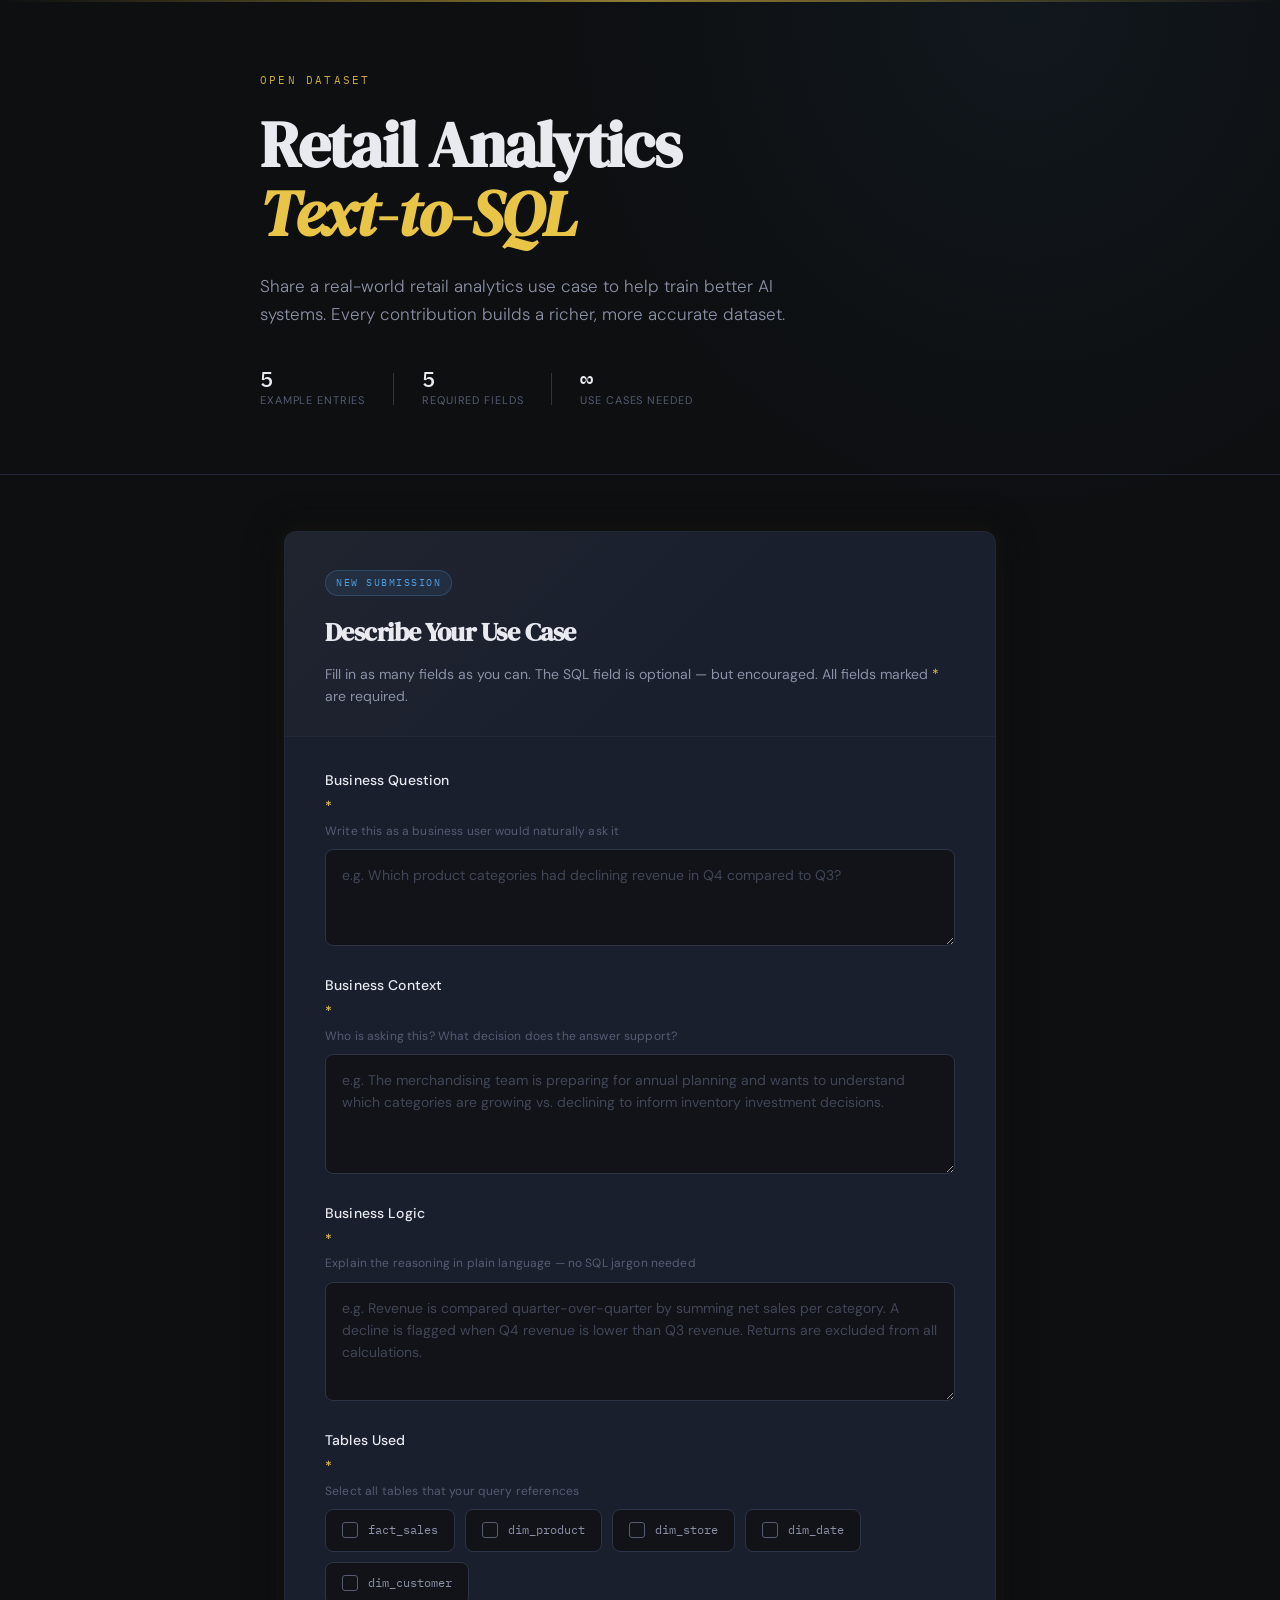
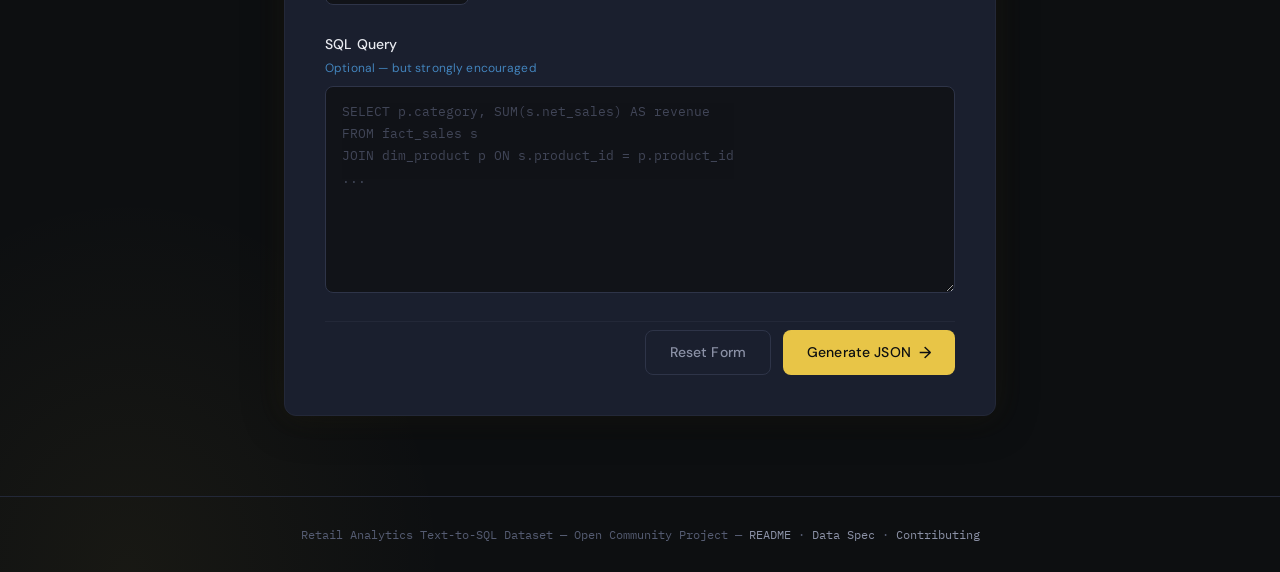
==== ui/index.html @ e9fb7ccc "initial commit" ====
<!DOCTYPE html>
<html lang="en">
<head>
  <meta charset="UTF-8" />
  <meta name="viewport" content="width=device-width, initial-scale=1.0" />
  <title>Retail Analytics Text-to-SQL — Submit a Use Case</title>
  <link rel="stylesheet" href="style.css" />
  <link rel="preconnect" href="https://fonts.googleapis.com">
  <link rel="preconnect" href="https://fonts.gstatic.com" crossorigin>
  <link href="https://fonts.googleapis.com/css2?family=DM+Serif+Display:ital@0;1&family=IBM+Plex+Mono:wght@400;500&family=DM+Sans:wght@300;400;500&display=swap" rel="stylesheet">
</head>
<body>

  <header class="site-header">
    <div class="header-inner">
      <div class="header-label">Open Dataset</div>
      <h1 class="site-title">Retail Analytics<br><em>Text-to-SQL</em></h1>
      <p class="site-subtitle">Share a real-world retail analytics use case to help train better AI systems. Every contribution builds a richer, more accurate dataset.</p>
      <div class="header-stats">
        <div class="stat"><span class="stat-num">5</span><span class="stat-label">Example Entries</span></div>
        <div class="stat-divider"></div>
        <div class="stat"><span class="stat-num">5</span><span class="stat-label">Required Fields</span></div>
        <div class="stat-divider"></div>
        <div class="stat"><span class="stat-num">∞</span><span class="stat-label">Use Cases Needed</span></div>
      </div>
    </div>
  </header>

  <main class="main-content">

    <div class="form-card">
      <div class="form-card-header">
        <span class="form-step-badge">New Submission</span>
        <h2 class="form-card-title">Describe Your Use Case</h2>
        <p class="form-card-desc">Fill in as many fields as you can. The SQL field is optional — but encouraged. All fields marked <span class="required-mark">*</span> are required.</p>
      </div>

      <div id="success-banner" class="success-banner hidden">
        <div class="success-icon">✓</div>
        <div class="success-text">
          <strong>Your JSON is ready!</strong>
          <span>Copy the output below and save it as a <code>.json</code> file in <code>submissions/pending/</code> before opening a Pull Request.</span>
        </div>
      </div>

      <form id="submission-form" novalidate>

        <div class="field-group">
          <label class="field-label" for="question">
            Business Question <span class="required-mark">*</span>
            <span class="field-hint">Write this as a business user would naturally ask it</span>
          </label>
          <textarea id="question" name="question" class="field-input field-textarea" rows="3"
            placeholder="e.g. Which product categories had declining revenue in Q4 compared to Q3?"></textarea>
          <div class="field-error" id="error-question"></div>
        </div>

        <div class="field-group">
          <label class="field-label" for="context">
            Business Context <span class="required-mark">*</span>
            <span class="field-hint">Who is asking this? What decision does the answer support?</span>
          </label>
          <textarea id="context" name="context" class="field-input field-textarea" rows="4"
            placeholder="e.g. The merchandising team is preparing for annual planning and wants to understand which categories are growing vs. declining to inform inventory investment decisions."></textarea>
          <div class="field-error" id="error-context"></div>
        </div>

        <div class="field-group">
          <label class="field-label" for="business_logic">
            Business Logic <span class="required-mark">*</span>
            <span class="field-hint">Explain the reasoning in plain language — no SQL jargon needed</span>
          </label>
          <textarea id="business_logic" name="business_logic" class="field-input field-textarea" rows="4"
            placeholder="e.g. Revenue is compared quarter-over-quarter by summing net sales per category. A decline is flagged when Q4 revenue is lower than Q3 revenue. Returns are excluded from all calculations."></textarea>
          <div class="field-error" id="error-business_logic"></div>
        </div>

        <div class="field-group">
          <label class="field-label">
            Tables Used <span class="required-mark">*</span>
            <span class="field-hint">Select all tables that your query references</span>
          </label>
          <div class="checkbox-grid">
            <label class="checkbox-item">
              <input type="checkbox" name="tables" value="fact_sales" />
              <span class="checkbox-box"></span>
              <span class="checkbox-label"><code>fact_sales</code></span>
            </label>
            <label class="checkbox-item">
              <input type="checkbox" name="tables" value="dim_product" />
              <span class="checkbox-box"></span>
              <span class="checkbox-label"><code>dim_product</code></span>
            </label>
            <label class="checkbox-item">
              <input type="checkbox" name="tables" value="dim_store" />
              <span class="checkbox-box"></span>
              <span class="checkbox-label"><code>dim_store</code></span>
            </label>
            <label class="checkbox-item">
              <input type="checkbox" name="tables" value="dim_date" />
              <span class="checkbox-box"></span>
              <span class="checkbox-label"><code>dim_date</code></span>
            </label>
            <label class="checkbox-item">
              <input type="checkbox" name="tables" value="dim_customer" />
              <span class="checkbox-box"></span>
              <span class="checkbox-label"><code>dim_customer</code></span>
            </label>
          </div>
          <div class="field-error" id="error-tables"></div>
        </div>

        <div class="field-group">
          <label class="field-label" for="sql">
            SQL Query
            <span class="field-hint optional-tag">Optional — but strongly encouraged</span>
          </label>
          <textarea id="sql" name="sql" class="field-input field-textarea field-mono" rows="8"
            placeholder="SELECT p.category, SUM(s.net_sales) AS revenue&#10;FROM fact_sales s&#10;JOIN dim_product p ON s.product_id = p.product_id&#10;..."></textarea>
        </div>

        <div class="form-actions">
          <button type="button" id="reset-btn" class="btn btn-secondary">Reset Form</button>
          <button type="submit" id="submit-btn" class="btn btn-primary">
            <span class="btn-text">Generate JSON</span>
            <span class="btn-icon">→</span>
          </button>
        </div>

      </form>
    </div>

    <div id="output-section" class="output-section hidden">
      <div class="output-header">
        <h3 class="output-title">Generated JSON</h3>
        <button id="copy-btn" class="btn btn-copy">Copy to Clipboard</button>
      </div>
      <pre id="json-output" class="json-output"></pre>
      <div class="output-instructions">
        <div class="instruction-step">
          <span class="step-num">1</span>
          <span>Save this as <code>submissions/pending/retail_&lt;topic&gt;_&lt;description&gt;.json</code></span>
        </div>
        <div class="instruction-step">
          <span class="step-num">2</span>
          <span>Fork the repository and add your file</span>
        </div>
        <div class="instruction-step">
          <span class="step-num">3</span>
          <span>Open a Pull Request — a maintainer will review it within 7 days</span>
        </div>
      </div>
    </div>

  </main>

  <footer class="site-footer">
    <p>Retail Analytics Text-to-SQL Dataset &mdash; Open Community Project &mdash; <a href="../README.md">README</a> &middot; <a href="../DATA_SPEC.md">Data Spec</a> &middot; <a href="../CONTRIBUTING.md">Contributing</a></p>
  </footer>

  <script src="app.js"></script>
</body>
</html>
---- ui/style.css ----
/* =============================================
   Retail Text-to-SQL Dataset — UI Styles
   Aesthetic: Editorial dark / data warehouse
   ============================================= */

*, *::before, *::after {
  box-sizing: border-box;
  margin: 0;
  padding: 0;
}

:root {
  --bg-base: #0d0f11;
  --bg-surface: #141720;
  --bg-card: #1a1f2e;
  --bg-input: #111318;
  --bg-output: #0a0c0f;

  --accent-primary: #e8c547;
  --accent-secondary: #4d9de0;
  --accent-success: #3ecf8e;
  --accent-error: #ff6b6b;

  --text-primary: #e8eaf0;
  --text-secondary: #8b91a6;
  --text-muted: #555c72;
  --text-code: #a8d8a8;

  --border-subtle: #232838;
  --border-mid: #2e3448;
  --border-accent: #e8c54730;

  --font-display: 'DM Serif Display', Georgia, serif;
  --font-body: 'DM Sans', system-ui, sans-serif;
  --font-mono: 'IBM Plex Mono', 'Courier New', monospace;

  --radius-sm: 4px;
  --radius-md: 8px;
  --radius-lg: 12px;

  --shadow-card: 0 4px 40px rgba(0, 0, 0, 0.4);
  --shadow-glow: 0 0 30px rgba(232, 197, 71, 0.08);
}

html {
  scroll-behavior: smooth;
}

body {
  font-family: var(--font-body);
  background-color: var(--bg-base);
  color: var(--text-primary);
  line-height: 1.6;
  min-height: 100vh;
  background-image:
    radial-gradient(ellipse 60% 40% at 80% 0%, rgba(77, 157, 224, 0.06) 0%, transparent 60%),
    radial-gradient(ellipse 50% 35% at 10% 100%, rgba(232, 197, 71, 0.05) 0%, transparent 50%);
}

/* ──────────────── HEADER ──────────────── */

.site-header {
  padding: 72px 24px 64px;
  border-bottom: 1px solid var(--border-subtle);
  position: relative;
  overflow: hidden;
}

.site-header::before {
  content: '';
  position: absolute;
  top: 0; left: 0; right: 0;
  height: 2px;
  background: linear-gradient(90deg, transparent, var(--accent-primary), transparent);
  opacity: 0.6;
}

.header-inner {
  max-width: 760px;
  margin: 0 auto;
}

.header-label {
  font-family: var(--font-mono);
  font-size: 11px;
  letter-spacing: 0.2em;
  text-transform: uppercase;
  color: var(--accent-primary);
  margin-bottom: 20px;
  opacity: 0.85;
}

.site-title {
  font-family: var(--font-display);
  font-size: clamp(40px, 6vw, 64px);
  line-height: 1.08;
  color: var(--text-primary);
  margin-bottom: 24px;
  letter-spacing: -0.02em;
}

.site-title em {
  font-style: italic;
  color: var(--accent-primary);
}

.site-subtitle {
  font-size: 17px;
  color: var(--text-secondary);
  max-width: 560px;
  line-height: 1.65;
  font-weight: 300;
  margin-bottom: 40px;
}

.header-stats {
  display: flex;
  align-items: center;
  gap: 0;
}

.stat {
  display: flex;
  flex-direction: column;
  gap: 2px;
  padding-right: 28px;
}

.stat-num {
  font-family: var(--font-mono);
  font-size: 22px;
  font-weight: 500;
  color: var(--text-primary);
  line-height: 1;
}

.stat-label {
  font-size: 11px;
  color: var(--text-muted);
  text-transform: uppercase;
  letter-spacing: 0.08em;
}

.stat-divider {
  width: 1px;
  height: 32px;
  background: var(--border-mid);
  margin: 0 28px 0 0;
}

/* ──────────────── MAIN ──────────────── */

.main-content {
  max-width: 760px;
  margin: 0 auto;
  padding: 56px 24px 80px;
  display: flex;
  flex-direction: column;
  gap: 32px;
}

/* ──────────────── FORM CARD ──────────────── */

.form-card {
  background: var(--bg-card);
  border: 1px solid var(--border-subtle);
  border-radius: var(--radius-lg);
  box-shadow: var(--shadow-card), var(--shadow-glow);
  overflow: hidden;
}

.form-card-header {
  padding: 36px 40px 28px;
  border-bottom: 1px solid var(--border-subtle);
  background: linear-gradient(135deg, rgba(232, 197, 71, 0.03) 0%, transparent 60%);
}

.form-step-badge {
  display: inline-block;
  font-family: var(--font-mono);
  font-size: 10px;
  letter-spacing: 0.15em;
  text-transform: uppercase;
  color: var(--accent-secondary);
  background: rgba(77, 157, 224, 0.1);
  border: 1px solid rgba(77, 157, 224, 0.25);
  padding: 4px 10px;
  border-radius: 100px;
  margin-bottom: 16px;
}

.form-card-title {
  font-family: var(--font-display);
  font-size: 26px;
  color: var(--text-primary);
  margin-bottom: 10px;
  letter-spacing: -0.02em;
}

.form-card-desc {
  font-size: 14px;
  color: var(--text-secondary);
  line-height: 1.6;
}

.required-mark {
  color: var(--accent-primary);
}

/* ──────────────── SUCCESS BANNER ──────────────── */

.success-banner {
  margin: 0 40px;
  margin-top: 28px;
  padding: 16px 20px;
  background: rgba(62, 207, 142, 0.08);
  border: 1px solid rgba(62, 207, 142, 0.25);
  border-radius: var(--radius-md);
  display: flex;
  align-items: flex-start;
  gap: 14px;
  animation: fadeSlideIn 0.4s ease;
}

.success-icon {
  font-size: 18px;
  color: var(--accent-success);
  font-weight: 700;
  margin-top: 1px;
  flex-shrink: 0;
}

.success-text {
  display: flex;
  flex-direction: column;
  gap: 4px;
  font-size: 14px;
}

.success-text strong {
  color: var(--accent-success);
}

.success-text span {
  color: var(--text-secondary);
  line-height: 1.5;
}

.success-text code {
  font-family: var(--font-mono);
  font-size: 12px;
  color: var(--text-code);
  background: rgba(168, 216, 168, 0.1);
  padding: 1px 5px;
  border-radius: 3px;
}

/* ──────────────── FORM FIELDS ──────────────── */

form {
  padding: 32px 40px 40px;
  display: flex;
  flex-direction: column;
  gap: 28px;
}

.field-group {
  display: flex;
  flex-direction: column;
  gap: 8px;
}

.field-label {
  display: flex;
  flex-direction: column;
  gap: 4px;
  font-size: 14px;
  font-weight: 500;
  color: var(--text-primary);
  letter-spacing: 0.01em;
}

.field-hint {
  font-size: 12px;
  font-weight: 400;
  color: var(--text-muted);
}

.optional-tag {
  color: var(--accent-secondary);
  opacity: 0.8;
}

.field-input {
  background: var(--bg-input);
  border: 1px solid var(--border-mid);
  border-radius: var(--radius-md);
  padding: 14px 16px;
  color: var(--text-primary);
  font-family: var(--font-body);
  font-size: 14px;
  line-height: 1.6;
  transition: border-color 0.2s ease, box-shadow 0.2s ease;
  resize: vertical;
  width: 100%;
}

.field-input::placeholder {
  color: var(--text-muted);
  opacity: 0.7;
}

.field-input:focus {
  outline: none;
  border-color: rgba(232, 197, 71, 0.5);
  box-shadow: 0 0 0 3px rgba(232, 197, 71, 0.08);
}

.field-input.field-error-state {
  border-color: rgba(255, 107, 107, 0.5);
  box-shadow: 0 0 0 3px rgba(255, 107, 107, 0.06);
}

.field-mono {
  font-family: var(--font-mono);
  font-size: 13px;
  line-height: 1.7;
}

.field-error {
  font-size: 12px;
  color: var(--accent-error);
  font-family: var(--font-mono);
  display: none;
}

.field-error.visible {
  display: block;
}

/* ──────────────── CHECKBOXES ──────────────── */

.checkbox-grid {
  display: flex;
  flex-wrap: wrap;
  gap: 10px;
}

.checkbox-item {
  display: flex;
  align-items: center;
  gap: 10px;
  cursor: pointer;
  padding: 10px 16px;
  background: var(--bg-input);
  border: 1px solid var(--border-mid);
  border-radius: var(--radius-md);
  transition: border-color 0.2s ease, background 0.2s ease;
  user-select: none;
}

.checkbox-item:hover {
  border-color: var(--border-accent);
  background: rgba(232, 197, 71, 0.04);
}

.checkbox-item input[type="checkbox"] {
  display: none;
}

.checkbox-box {
  width: 16px;
  height: 16px;
  border: 1.5px solid var(--text-muted);
  border-radius: 3px;
  flex-shrink: 0;
  transition: all 0.15s ease;
  position: relative;
}

.checkbox-item input:checked ~ .checkbox-box {
  background: var(--accent-primary);
  border-color: var(--accent-primary);
}

.checkbox-item input:checked ~ .checkbox-box::after {
  content: '';
  position: absolute;
  top: 2px;
  left: 4px;
  width: 5px;
  height: 8px;
  border: 2px solid var(--bg-base);
  border-top: none;
  border-left: none;
  transform: rotate(45deg);
}

.checkbox-item input:checked ~ .checkbox-label {
  color: var(--text-primary);
}

.checkbox-label {
  font-size: 13px;
  color: var(--text-secondary);
  transition: color 0.15s ease;
}

.checkbox-label code {
  font-family: var(--font-mono);
  font-size: 12px;
  color: inherit;
}

/* ──────────────── BUTTONS ──────────────── */

.form-actions {
  display: flex;
  justify-content: flex-end;
  gap: 12px;
  padding-top: 8px;
  border-top: 1px solid var(--border-subtle);
}

.btn {
  display: inline-flex;
  align-items: center;
  gap: 8px;
  padding: 12px 24px;
  border-radius: var(--radius-md);
  font-family: var(--font-body);
  font-size: 14px;
  font-weight: 500;
  cursor: pointer;
  border: none;
  transition: all 0.2s ease;
  text-decoration: none;
  letter-spacing: 0.01em;
}

.btn-primary {
  background: var(--accent-primary);
  color: var(--bg-base);
}

.btn-primary:hover {
  background: #f0d060;
  transform: translateY(-1px);
  box-shadow: 0 4px 20px rgba(232, 197, 71, 0.3);
}

.btn-primary:active {
  transform: translateY(0);
}

.btn-secondary {
  background: transparent;
  color: var(--text-secondary);
  border: 1px solid var(--border-mid);
}

.btn-secondary:hover {
  color: var(--text-primary);
  border-color: var(--text-muted);
}

.btn-icon {
  font-size: 16px;
  transition: transform 0.2s ease;
}

.btn-primary:hover .btn-icon {
  transform: translateX(3px);
}

.btn-copy {
  background: rgba(77, 157, 224, 0.1);
  color: var(--accent-secondary);
  border: 1px solid rgba(77, 157, 224, 0.25);
  padding: 8px 16px;
  font-size: 13px;
}

.btn-copy:hover {
  background: rgba(77, 157, 224, 0.18);
}

.btn-copy.copied {
  background: rgba(62, 207, 142, 0.1);
  color: var(--accent-success);
  border-color: rgba(62, 207, 142, 0.25);
}

/* ──────────────── OUTPUT ──────────────── */

.output-section {
  background: var(--bg-card);
  border: 1px solid var(--border-subtle);
  border-radius: var(--radius-lg);
  overflow: hidden;
  animation: fadeSlideIn 0.4s ease;
}

.output-header {
  display: flex;
  align-items: center;
  justify-content: space-between;
  padding: 20px 28px;
  border-bottom: 1px solid var(--border-subtle);
}

.output-title {
  font-family: var(--font-mono);
  font-size: 13px;
  letter-spacing: 0.05em;
  text-transform: uppercase;
  color: var(--text-secondary);
}

.json-output {
  font-family: var(--font-mono);
  font-size: 13px;
  line-height: 1.7;
  color: #c9d1e8;
  background: var(--bg-output);
  padding: 28px;
  overflow-x: auto;
  white-space: pre;
  border-bottom: 1px solid var(--border-subtle);
}

.output-instructions {
  padding: 24px 28px;
  display: flex;
  flex-direction: column;
  gap: 14px;
}

.instruction-step {
  display: flex;
  align-items: flex-start;
  gap: 14px;
  font-size: 14px;
  color: var(--text-secondary);
}

.step-num {
  width: 24px;
  height: 24px;
  flex-shrink: 0;
  background: rgba(232, 197, 71, 0.1);
  border: 1px solid rgba(232, 197, 71, 0.25);
  border-radius: 50%;
  font-family: var(--font-mono);
  font-size: 11px;
  color: var(--accent-primary);
  display: flex;
  align-items: center;
  justify-content: center;
  margin-top: 1px;
}

.instruction-step code {
  font-family: var(--font-mono);
  font-size: 12px;
  color: var(--text-code);
  background: rgba(168, 216, 168, 0.08);
  padding: 1px 5px;
  border-radius: 3px;
}

/* ──────────────── FOOTER ──────────────── */

.site-footer {
  padding: 28px 24px;
  border-top: 1px solid var(--border-subtle);
  text-align: center;
  font-size: 12px;
  color: var(--text-muted);
  font-family: var(--font-mono);
}

.site-footer a {
  color: var(--text-secondary);
  text-decoration: none;
  transition: color 0.15s;
}

.site-footer a:hover {
  color: var(--accent-primary);
}

/* ──────────────── UTILITIES ──────────────── */

.hidden {
  display: none !important;
}

/* ──────────────── ANIMATIONS ──────────────── */

@keyframes fadeSlideIn {
  from {
    opacity: 0;
    transform: translateY(12px);
  }
  to {
    opacity: 1;
    transform: translateY(0);
  }
}

/* ──────────────── RESPONSIVE ──────────────── */

@media (max-width: 600px) {
  .site-header {
    padding: 48px 20px 40px;
  }

  .form-card-header,
  form {
    padding-left: 24px;
    padding-right: 24px;
  }

  .success-banner {
    margin-left: 24px;
    margin-right: 24px;
  }

  .form-actions {
    flex-direction: column-reverse;
  }

  .btn {
    justify-content: center;
    width: 100%;
  }

  .header-stats {
    flex-wrap: wrap;
    gap: 16px;
  }

  .stat-divider {
    display: none;
  }
}
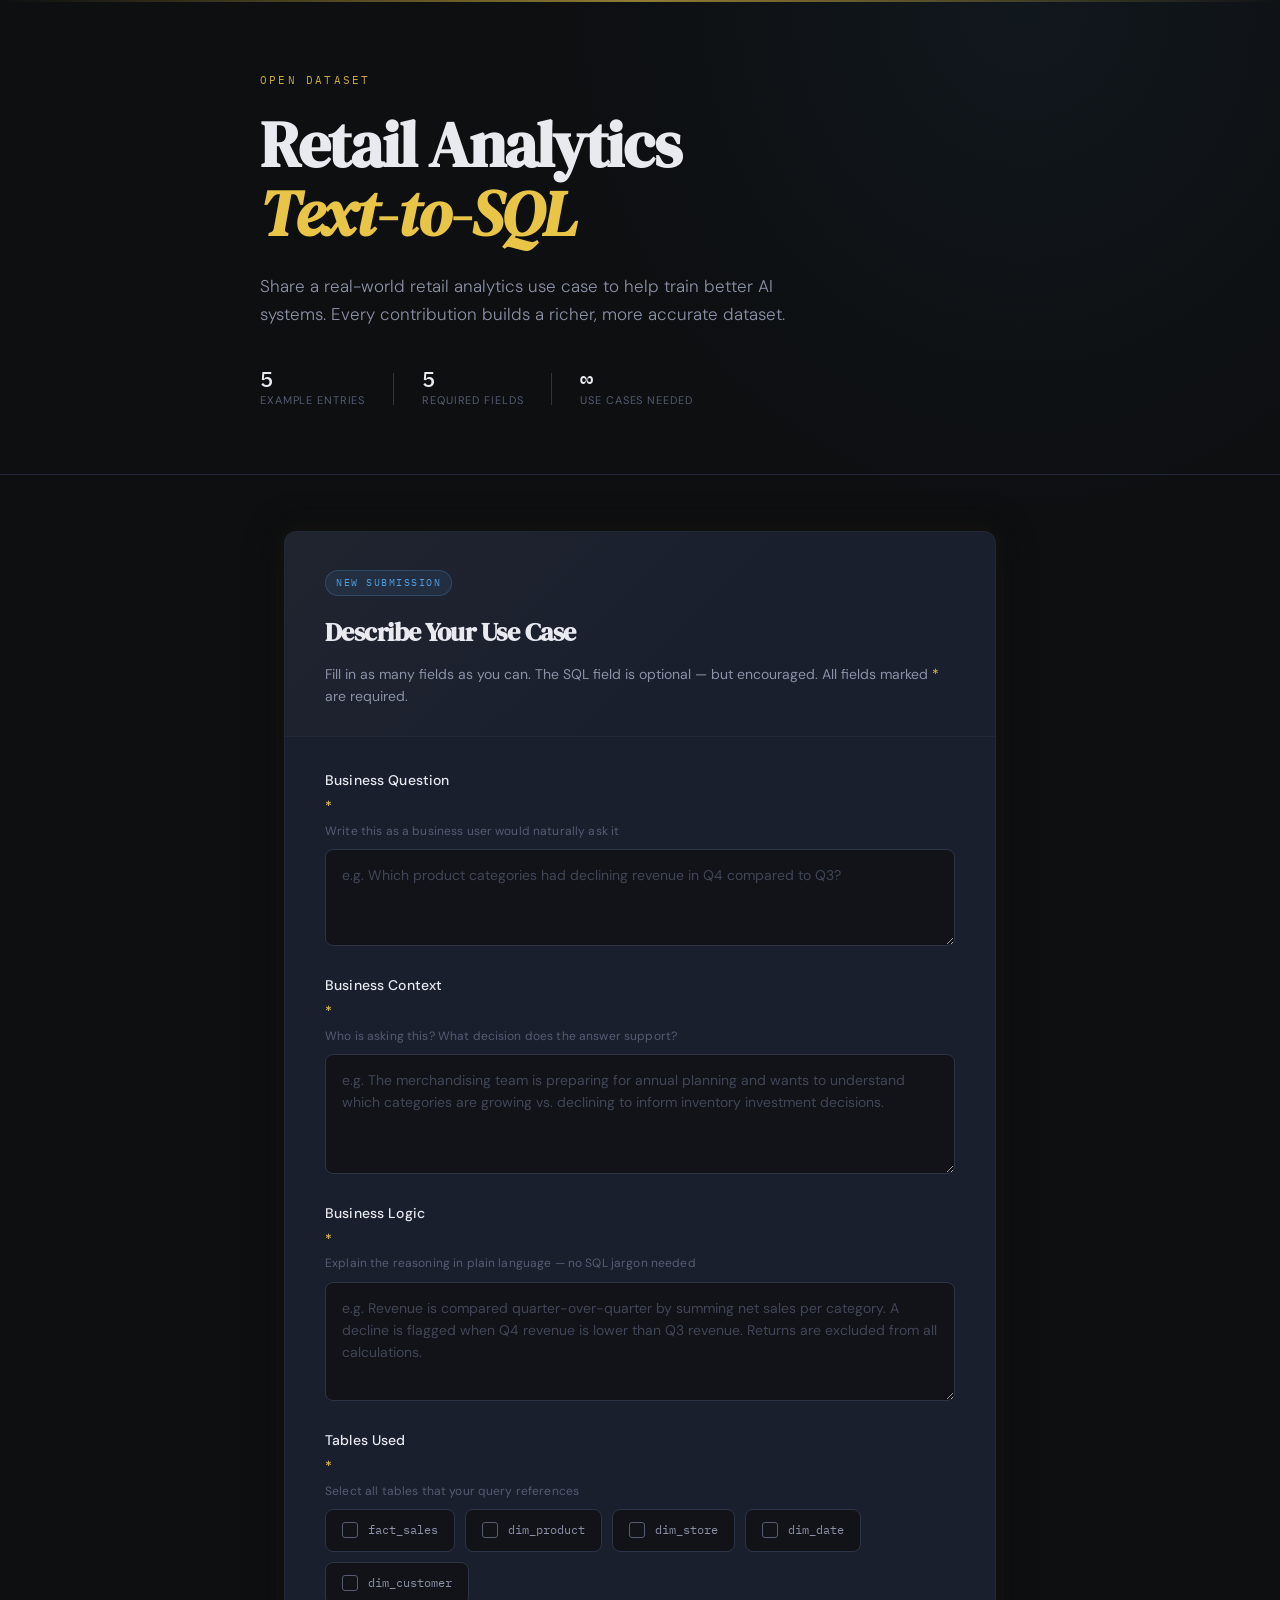
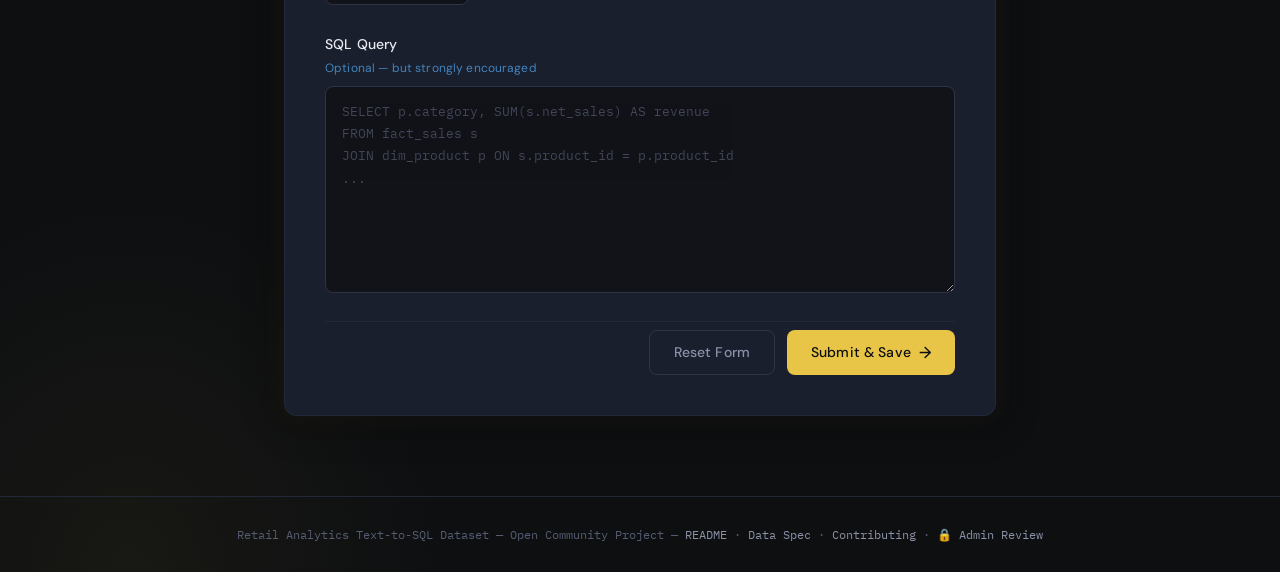
==== commit 391345b0: "feat: auto-submit to GitHub API + admin review dashboard" ====
--- a/ui/index.html
+++ b/ui/index.html
@@ -4,6 +4,7 @@
   <meta charset="UTF-8" />
   <meta name="viewport" content="width=device-width, initial-scale=1.0" />
   <title>Retail Analytics Text-to-SQL — Submit a Use Case</title>
+  <meta name="description" content="Contribute a real-world retail analytics use case to help train better AI SQL systems." />
   <link rel="stylesheet" href="style.css" />
   <link rel="preconnect" href="https://fonts.googleapis.com">
   <link rel="preconnect" href="https://fonts.gstatic.com" crossorigin>
@@ -35,11 +36,15 @@
         <p class="form-card-desc">Fill in as many fields as you can. The SQL field is optional — but encouraged. All fields marked <span class="required-mark">*</span> are required.</p>
       </div>
 
+      <!-- Success banner (shown after successful GitHub push) -->
       <div id="success-banner" class="success-banner hidden">
         <div class="success-icon">✓</div>
         <div class="success-text">
-          <strong>Your JSON is ready!</strong>
-          <span>Copy the output below and save it as a <code>.json</code> file in <code>submissions/pending/</code> before opening a Pull Request.</span>
+          <strong>Submission saved!</strong>
+          <span>Your entry has been added to <code>submissions/pending/</code> as
+            <code class="success-filename"></code>.
+            A maintainer will review it shortly.
+          </span>
         </div>
       </div>
 
@@ -122,7 +127,7 @@
         <div class="form-actions">
           <button type="button" id="reset-btn" class="btn btn-secondary">Reset Form</button>
           <button type="submit" id="submit-btn" class="btn btn-primary">
-            <span class="btn-text">Generate JSON</span>
+            <span class="btn-text">Submit &amp; Save</span>
             <span class="btn-icon">→</span>
           </button>
         </div>
@@ -130,32 +135,26 @@
       </form>
     </div>
 
+    <!-- Submission status (API feedback) -->
+    <div id="submit-status" class="submit-status" style="display:none;"></div>
+
     <div id="output-section" class="output-section hidden">
       <div class="output-header">
         <h3 class="output-title">Generated JSON</h3>
-        <button id="copy-btn" class="btn btn-copy">Copy to Clipboard</button>
+        <button id="copy-btn" class="btn btn-copy">Copy JSON</button>
       </div>
       <pre id="json-output" class="json-output"></pre>
-      <div class="output-instructions">
-        <div class="instruction-step">
-          <span class="step-num">1</span>
-          <span>Save this as <code>submissions/pending/retail_&lt;topic&gt;_&lt;description&gt;.json</code></span>
-        </div>
-        <div class="instruction-step">
-          <span class="step-num">2</span>
-          <span>Fork the repository and add your file</span>
-        </div>
-        <div class="instruction-step">
-          <span class="step-num">3</span>
-          <span>Open a Pull Request — a maintainer will review it within 7 days</span>
-        </div>
-      </div>
     </div>
 
   </main>
 
   <footer class="site-footer">
-    <p>Retail Analytics Text-to-SQL Dataset &mdash; Open Community Project &mdash; <a href="../README.md">README</a> &middot; <a href="../DATA_SPEC.md">Data Spec</a> &middot; <a href="../CONTRIBUTING.md">Contributing</a></p>
+    <p>Retail Analytics Text-to-SQL Dataset &mdash; Open Community Project &mdash;
+      <a href="../README.md">README</a> &middot;
+      <a href="../DATA_SPEC.md">Data Spec</a> &middot;
+      <a href="../CONTRIBUTING.md">Contributing</a> &middot;
+      <a href="review.html">🔒 Admin Review</a>
+    </p>
   </footer>
 
   <script src="app.js"></script>
--- a/ui/style.css
+++ b/ui/style.css
@@ -569,6 +569,53 @@
   border-radius: 3px;
 }
 
+/* ──────────────── SUBMIT STATUS ──────────────── */
+
+.submit-status {
+  border-radius: var(--radius-md);
+  padding: 14px 20px;
+  font-size: 14px;
+  line-height: 1.6;
+  animation: fadeSlideIn 0.3s ease;
+}
+
+.submit-status a {
+  color: var(--accent-secondary);
+  text-decoration: underline;
+  text-decoration-color: transparent;
+  transition: text-decoration-color 0.2s;
+}
+
+.submit-status a:hover {
+  text-decoration-color: var(--accent-secondary);
+}
+
+.submit-status code {
+  font-family: var(--font-mono);
+  font-size: 12px;
+  background: rgba(168,216,168,0.08);
+  padding: 1px 5px;
+  border-radius: 3px;
+}
+
+.submit-status--loading {
+  background: rgba(77,157,224,0.08);
+  border: 1px solid rgba(77,157,224,0.2);
+  color: var(--text-secondary);
+}
+
+.submit-status--success {
+  background: rgba(62,207,142,0.08);
+  border: 1px solid rgba(62,207,142,0.25);
+  color: var(--accent-success);
+}
+
+.submit-status--error {
+  background: rgba(255,107,107,0.07);
+  border: 1px solid rgba(255,107,107,0.2);
+  color: #ff9a9a;
+}
+
 /* ──────────────── FOOTER ──────────────── */
 
 .site-footer {
